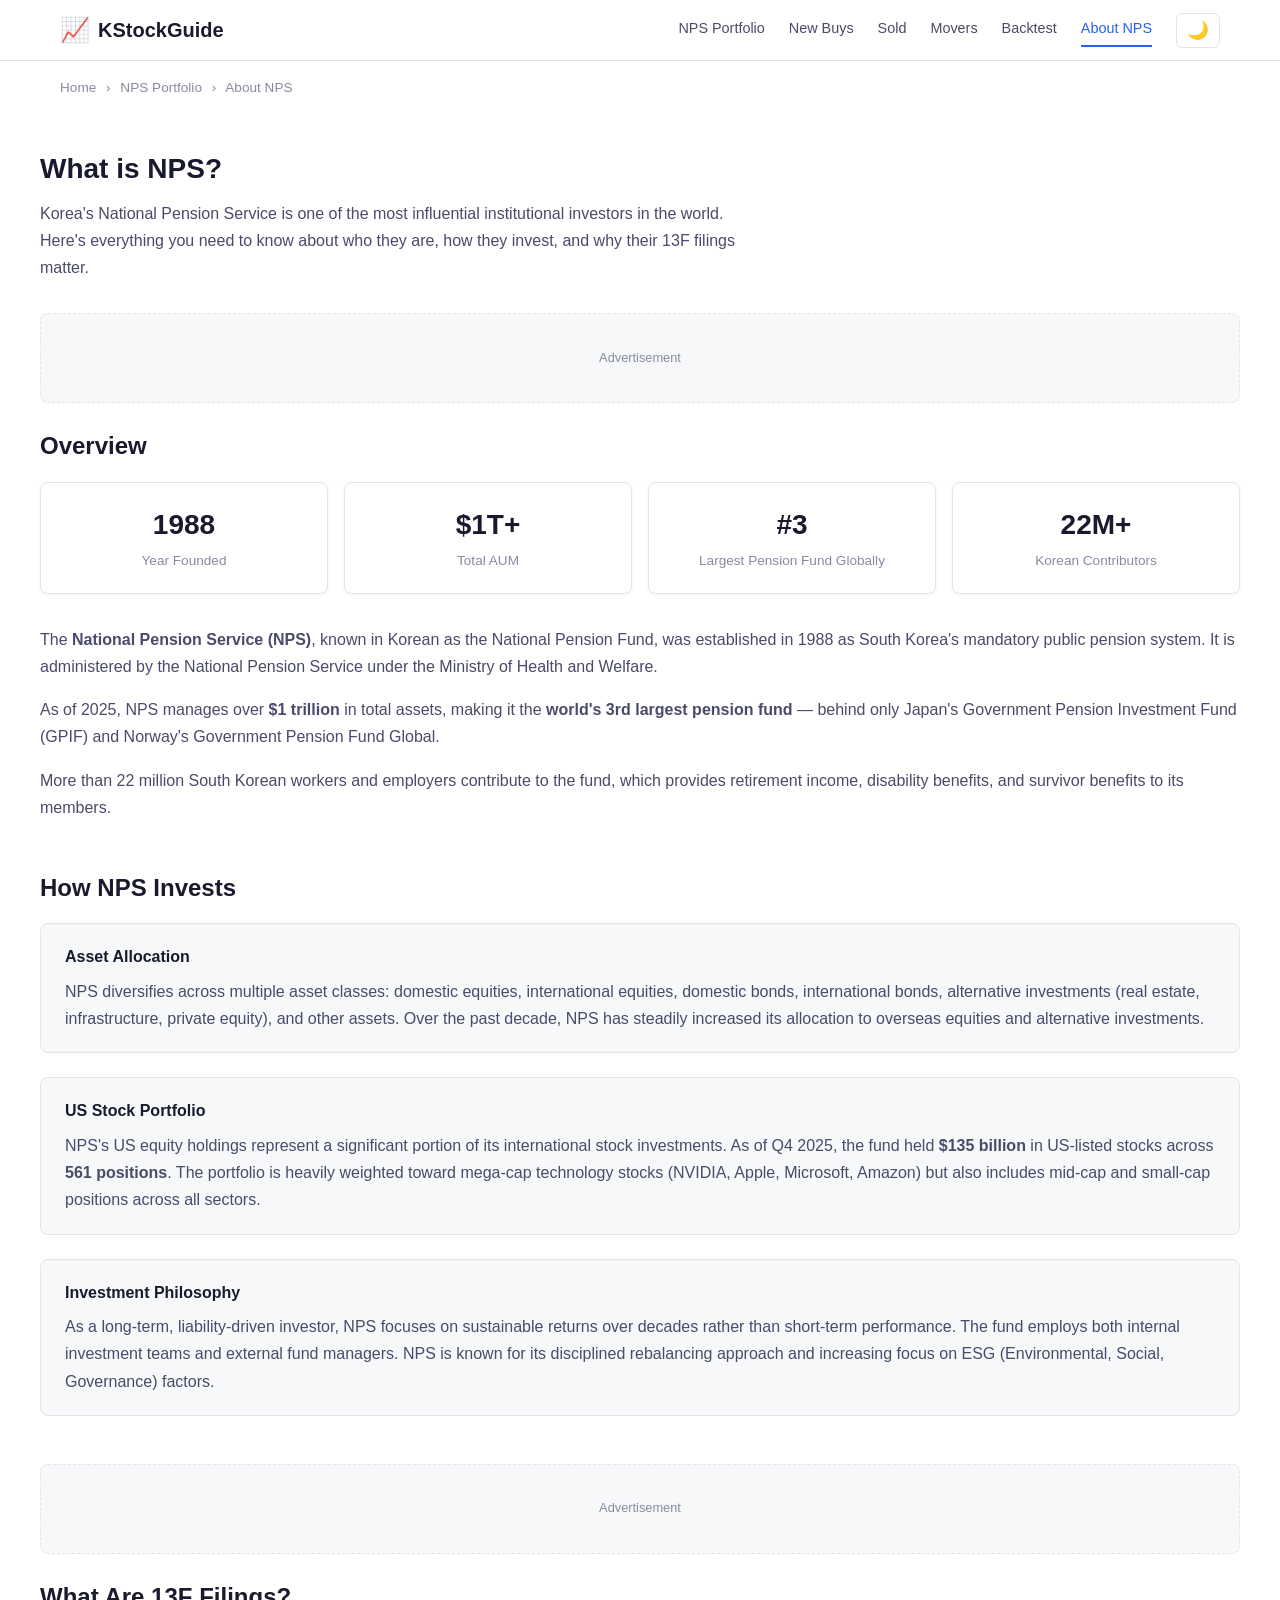
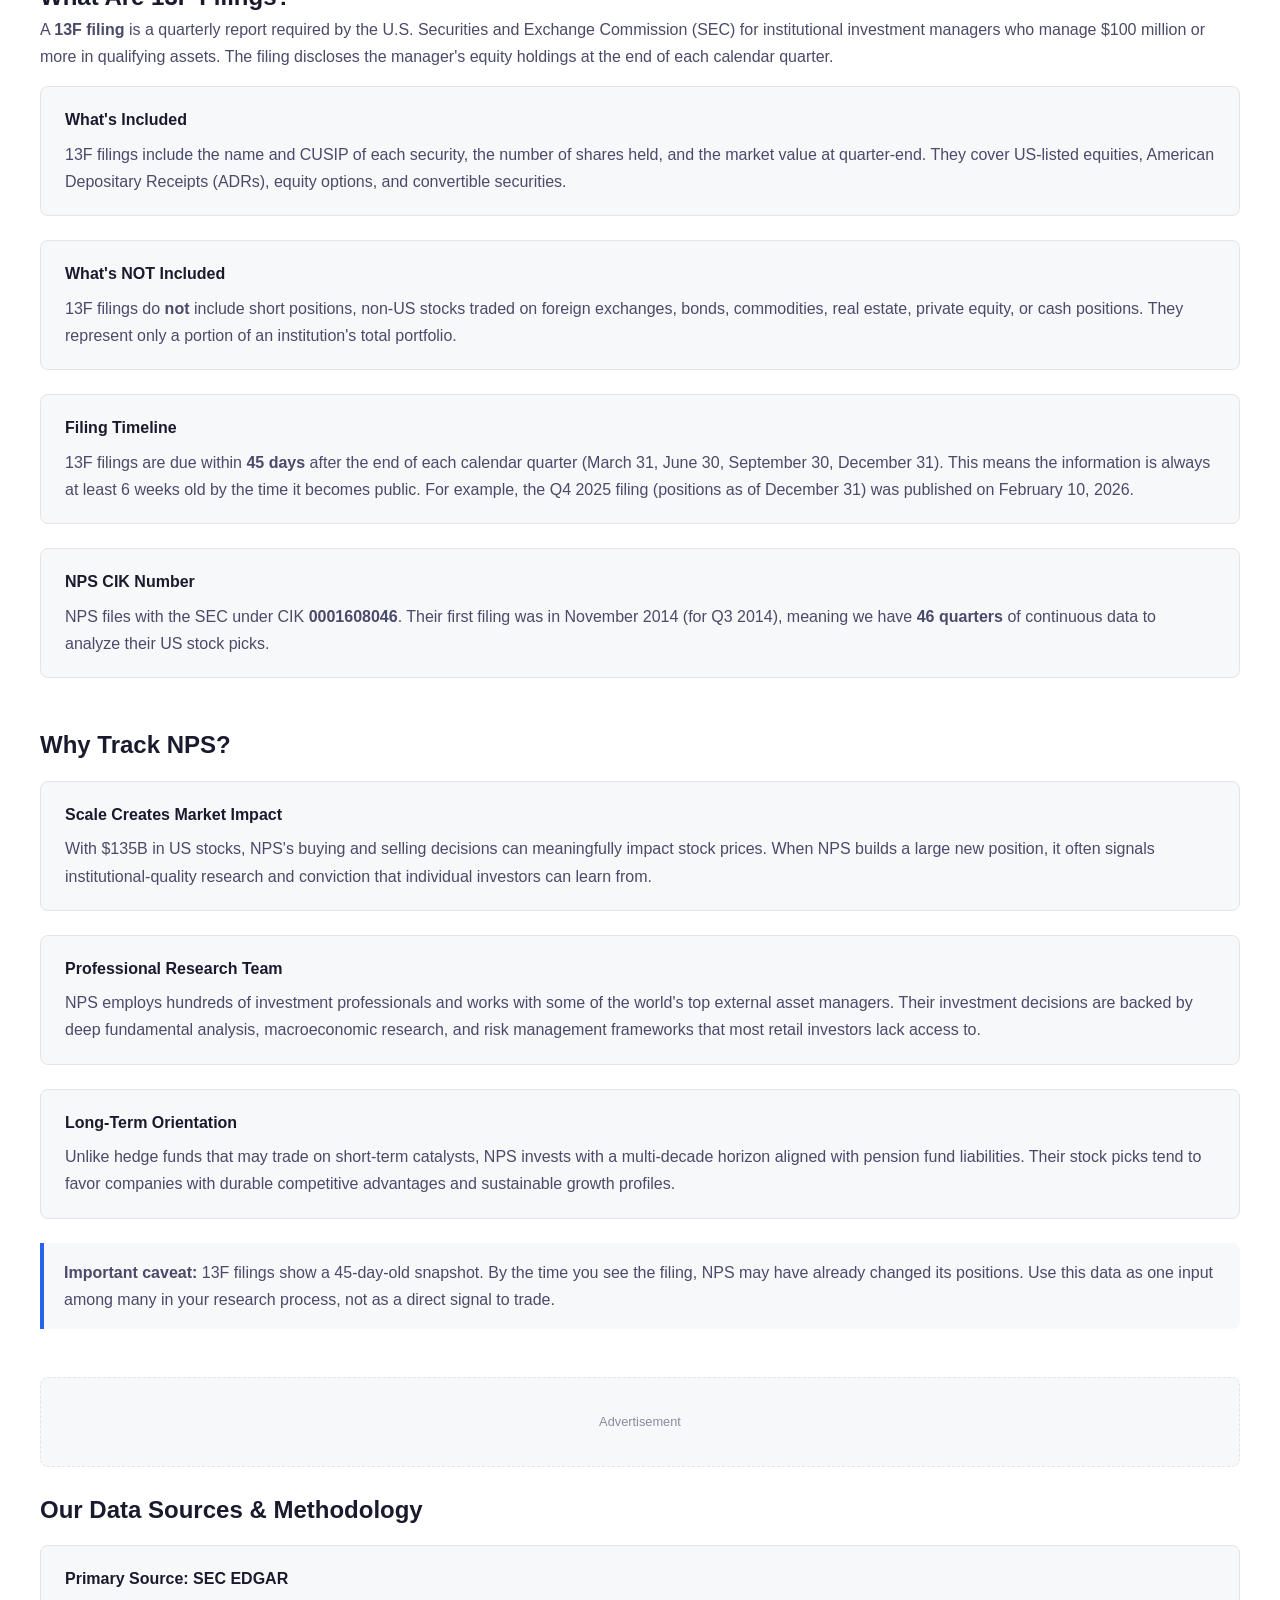
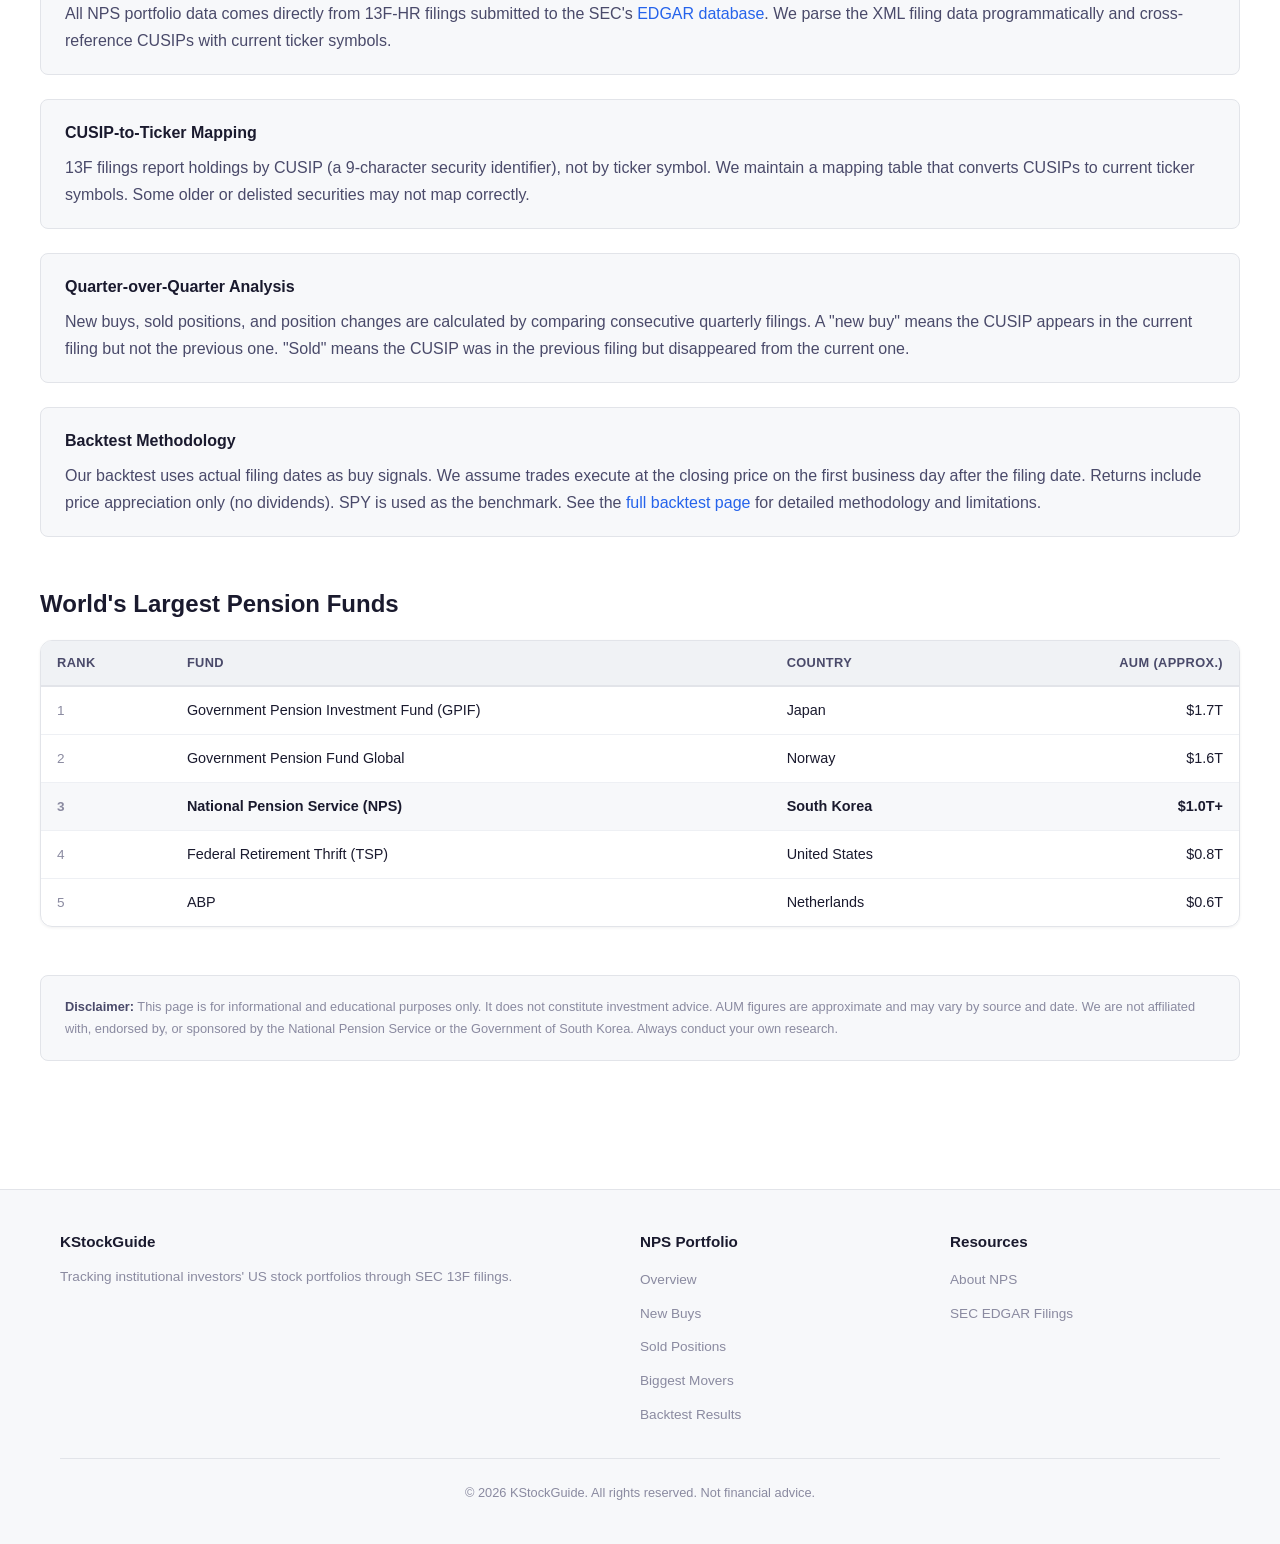
==== nps/about-nps.html @ 9ca77d60 "Initial NPS pages for kstockguide" ====
<!DOCTYPE html>
<html lang="en">
<head>
  <meta charset="UTF-8">
  <meta name="viewport" content="width=device-width, initial-scale=1.0">
  <title>What is NPS? — Korea's National Pension Service Explained | KStockGuide</title>
  <meta name="description" content="Learn about Korea's National Pension Service (NPS), the world's 3rd largest pension fund managing over $1 trillion. How 13F filings work and what they reveal about NPS's US stock investments.">
  <link rel="canonical" href="https://kstockguide.com/nps/about-nps.html">

  <meta property="og:title" content="What is NPS? — Korea's National Pension Service Explained">
  <meta property="og:description" content="Everything you need to know about the world's 3rd largest pension fund and its US stock investments.">
  <meta property="og:type" content="article">
  <meta property="og:url" content="https://kstockguide.com/nps/about-nps.html">
  <meta property="og:site_name" content="KStockGuide">

  <meta name="twitter:card" content="summary_large_image">
  <meta name="twitter:title" content="What is NPS? — Korea's National Pension Service Explained">
  <meta name="twitter:description" content="Everything you need to know about the world's 3rd largest pension fund.">

  <link rel="stylesheet" href="nps-style.css">

  <script async src="https://www.googletagmanager.com/gtag/js?id=G-3JZ9LSC9H9"></script>
  <script>window.dataLayer=window.dataLayer||[];function gtag(){dataLayer.push(arguments);}gtag('js',new Date());gtag('config','G-3JZ9LSC9H9');</script>
  <script type="text/javascript">(function(c,l,a,r,i,t,y){c[a]=c[a]||function(){(c[a].q=c[a].q||[]).push(arguments)};t=l.createElement(r);t.async=1;t.src="https://www.clarity.ms/tag/"+i;y=l.getElementsByTagName(r)[0];y.parentNode.insertBefore(t,y);})(window,document,"clarity","script","vjb1ph46p9");</script>
  <script async src="https://pagead2.googlesyndication.com/pagead/js/adsbygoogle.js?client=ca-pub-7776849230910580" crossorigin="anonymous"></script>

  <script type="application/ld+json">
  {
    "@context": "https://schema.org",
    "@type": "Article",
    "headline": "What is NPS? — Korea's National Pension Service Explained",
    "description": "Learn about Korea's National Pension Service, the world's 3rd largest pension fund, and how 13F filings reveal its US stock investments.",
    "url": "https://kstockguide.com/nps/about-nps.html",
    "publisher": {"@type": "Organization", "name": "KStockGuide"},
    "datePublished": "2026-02-10",
    "dateModified": "2026-03-22",
    "breadcrumb": {
      "@type": "BreadcrumbList",
      "itemListElement": [
        {"@type": "ListItem", "position": 1, "name": "Home", "item": "https://kstockguide.com/"},
        {"@type": "ListItem", "position": 2, "name": "NPS Portfolio", "item": "https://kstockguide.com/nps/"},
        {"@type": "ListItem", "position": 3, "name": "About NPS"}
      ]
    }
  }
  </script>
</head>
<body>
  <header class="site-header">
    <div class="container header-inner">
      <a href="https://kstockguide.com/" class="site-logo"><span class="logo-icon">&#x1F4C8;</span> KStockGuide</a>
      <button class="mobile-menu-btn" aria-label="Toggle menu">&#9776;</button>
      <nav class="header-nav">
        <a href="/nps/">NPS Portfolio</a>
        <a href="/nps/new-buys.html">New Buys</a>
        <a href="/nps/sold.html">Sold</a>
        <a href="/nps/movers.html">Movers</a>
        <a href="/nps/backtest.html">Backtest</a>
        <a href="/nps/about-nps.html" class="active">About NPS</a>
        <button class="theme-toggle" aria-label="Toggle theme">&#127769;</button>
      </nav>
    </div>
  </header>

  <div class="container">
    <nav class="breadcrumb">
      <a href="https://kstockguide.com/">Home</a>
      <span>&rsaquo;</span>
      <a href="/nps/">NPS Portfolio</a>
      <span>&rsaquo;</span>
      About NPS
    </nav>
  </div>

  <main class="container content-wrapper">
    <div class="page-title">
      <h1>What is NPS?</h1>
    </div>
    <p class="page-description">Korea's National Pension Service is one of the most influential institutional investors in the world. Here's everything you need to know about who they are, how they invest, and why their 13F filings matter.</p>

    <div class="ad-slot">Advertisement</div>

    <!-- Overview -->
    <section class="section">
      <h2>Overview</h2>
      <div class="stats-grid mt-16">
        <div class="stat-card">
          <span class="stat-value">1988</span>
          <span class="stat-label">Year Founded</span>
        </div>
        <div class="stat-card">
          <span class="stat-value">$1T+</span>
          <span class="stat-label">Total AUM</span>
        </div>
        <div class="stat-card">
          <span class="stat-value">#3</span>
          <span class="stat-label">Largest Pension Fund Globally</span>
        </div>
        <div class="stat-card">
          <span class="stat-value">22M+</span>
          <span class="stat-label">Korean Contributors</span>
        </div>
      </div>

      <p class="mt-24">The <strong>National Pension Service (NPS)</strong>, known in Korean as the National Pension Fund, was established in 1988 as South Korea's mandatory public pension system. It is administered by the National Pension Service under the Ministry of Health and Welfare.</p>

      <p>As of 2025, NPS manages over <strong>$1 trillion</strong> in total assets, making it the <strong>world's 3rd largest pension fund</strong> &mdash; behind only Japan's Government Pension Investment Fund (GPIF) and Norway's Government Pension Fund Global.</p>

      <p>More than 22 million South Korean workers and employers contribute to the fund, which provides retirement income, disability benefits, and survivor benefits to its members.</p>
    </section>

    <!-- Investment Strategy -->
    <section class="section">
      <h2>How NPS Invests</h2>

      <div class="info-box mt-16">
        <h4>Asset Allocation</h4>
        <p style="margin:0;">NPS diversifies across multiple asset classes: domestic equities, international equities, domestic bonds, international bonds, alternative investments (real estate, infrastructure, private equity), and other assets. Over the past decade, NPS has steadily increased its allocation to overseas equities and alternative investments.</p>
      </div>

      <div class="info-box">
        <h4>US Stock Portfolio</h4>
        <p style="margin:0;">NPS's US equity holdings represent a significant portion of its international stock investments. As of Q4 2025, the fund held <strong>$135 billion</strong> in US-listed stocks across <strong>561 positions</strong>. The portfolio is heavily weighted toward mega-cap technology stocks (NVIDIA, Apple, Microsoft, Amazon) but also includes mid-cap and small-cap positions across all sectors.</p>
      </div>

      <div class="info-box">
        <h4>Investment Philosophy</h4>
        <p style="margin:0;">As a long-term, liability-driven investor, NPS focuses on sustainable returns over decades rather than short-term performance. The fund employs both internal investment teams and external fund managers. NPS is known for its disciplined rebalancing approach and increasing focus on ESG (Environmental, Social, Governance) factors.</p>
      </div>
    </section>

    <div class="ad-slot">Advertisement</div>

    <!-- 13F Filings -->
    <section class="section">
      <h2>What Are 13F Filings?</h2>

      <p>A <strong>13F filing</strong> is a quarterly report required by the U.S. Securities and Exchange Commission (SEC) for institutional investment managers who manage $100 million or more in qualifying assets. The filing discloses the manager's equity holdings at the end of each calendar quarter.</p>

      <div class="info-box mt-16">
        <h4>What's Included</h4>
        <p style="margin:0;">13F filings include the name and CUSIP of each security, the number of shares held, and the market value at quarter-end. They cover US-listed equities, American Depositary Receipts (ADRs), equity options, and convertible securities.</p>
      </div>

      <div class="info-box">
        <h4>What's NOT Included</h4>
        <p style="margin:0;">13F filings do <strong>not</strong> include short positions, non-US stocks traded on foreign exchanges, bonds, commodities, real estate, private equity, or cash positions. They represent only a portion of an institution's total portfolio.</p>
      </div>

      <div class="info-box">
        <h4>Filing Timeline</h4>
        <p style="margin:0;">13F filings are due within <strong>45 days</strong> after the end of each calendar quarter (March 31, June 30, September 30, December 31). This means the information is always at least 6 weeks old by the time it becomes public. For example, the Q4 2025 filing (positions as of December 31) was published on February 10, 2026.</p>
      </div>

      <div class="info-box">
        <h4>NPS CIK Number</h4>
        <p style="margin:0;">NPS files with the SEC under CIK <strong>0001608046</strong>. Their first filing was in November 2014 (for Q3 2014), meaning we have <strong>46 quarters</strong> of continuous data to analyze their US stock picks.</p>
      </div>
    </section>

    <!-- Why Track NPS -->
    <section class="section">
      <h2>Why Track NPS?</h2>

      <div class="info-box mt-16">
        <h4>Scale Creates Market Impact</h4>
        <p style="margin:0;">With $135B in US stocks, NPS's buying and selling decisions can meaningfully impact stock prices. When NPS builds a large new position, it often signals institutional-quality research and conviction that individual investors can learn from.</p>
      </div>

      <div class="info-box">
        <h4>Professional Research Team</h4>
        <p style="margin:0;">NPS employs hundreds of investment professionals and works with some of the world's top external asset managers. Their investment decisions are backed by deep fundamental analysis, macroeconomic research, and risk management frameworks that most retail investors lack access to.</p>
      </div>

      <div class="info-box">
        <h4>Long-Term Orientation</h4>
        <p style="margin:0;">Unlike hedge funds that may trade on short-term catalysts, NPS invests with a multi-decade horizon aligned with pension fund liabilities. Their stock picks tend to favor companies with durable competitive advantages and sustainable growth profiles.</p>
      </div>

      <div class="highlight-box">
        <p style="margin:0;"><strong>Important caveat:</strong> 13F filings show a 45-day-old snapshot. By the time you see the filing, NPS may have already changed its positions. Use this data as one input among many in your research process, not as a direct signal to trade.</p>
      </div>
    </section>

    <div class="ad-slot">Advertisement</div>

    <!-- Data Sources -->
    <section class="section">
      <h2>Our Data Sources &amp; Methodology</h2>

      <div class="info-box mt-16">
        <h4>Primary Source: SEC EDGAR</h4>
        <p style="margin:0;">All NPS portfolio data comes directly from 13F-HR filings submitted to the SEC's <a href="https://www.sec.gov/cgi-bin/browse-edgar?action=getcompany&CIK=0001608046&type=13F" target="_blank" rel="noopener">EDGAR database</a>. We parse the XML filing data programmatically and cross-reference CUSIPs with current ticker symbols.</p>
      </div>

      <div class="info-box">
        <h4>CUSIP-to-Ticker Mapping</h4>
        <p style="margin:0;">13F filings report holdings by CUSIP (a 9-character security identifier), not by ticker symbol. We maintain a mapping table that converts CUSIPs to current ticker symbols. Some older or delisted securities may not map correctly.</p>
      </div>

      <div class="info-box">
        <h4>Quarter-over-Quarter Analysis</h4>
        <p style="margin:0;">New buys, sold positions, and position changes are calculated by comparing consecutive quarterly filings. A "new buy" means the CUSIP appears in the current filing but not the previous one. "Sold" means the CUSIP was in the previous filing but disappeared from the current one.</p>
      </div>

      <div class="info-box">
        <h4>Backtest Methodology</h4>
        <p style="margin:0;">Our backtest uses actual filing dates as buy signals. We assume trades execute at the closing price on the first business day after the filing date. Returns include price appreciation only (no dividends). SPY is used as the benchmark. See the <a href="/nps/backtest.html">full backtest page</a> for detailed methodology and limitations.</p>
      </div>
    </section>

    <!-- Rankings -->
    <section class="section">
      <h2>World's Largest Pension Funds</h2>
      <div class="table-container mt-16">
        <table>
          <thead>
            <tr>
              <th>Rank</th>
              <th>Fund</th>
              <th>Country</th>
              <th class="text-right">AUM (Approx.)</th>
            </tr>
          </thead>
          <tbody>
            <tr>
              <td class="rank-cell">1</td>
              <td>Government Pension Investment Fund (GPIF)</td>
              <td>Japan</td>
              <td class="text-right">$1.7T</td>
            </tr>
            <tr>
              <td class="rank-cell">2</td>
              <td>Government Pension Fund Global</td>
              <td>Norway</td>
              <td class="text-right">$1.6T</td>
            </tr>
            <tr style="background:var(--bg-secondary);">
              <td class="rank-cell"><strong>3</strong></td>
              <td><strong>National Pension Service (NPS)</strong></td>
              <td><strong>South Korea</strong></td>
              <td class="text-right"><strong>$1.0T+</strong></td>
            </tr>
            <tr>
              <td class="rank-cell">4</td>
              <td>Federal Retirement Thrift (TSP)</td>
              <td>United States</td>
              <td class="text-right">$0.8T</td>
            </tr>
            <tr>
              <td class="rank-cell">5</td>
              <td>ABP</td>
              <td>Netherlands</td>
              <td class="text-right">$0.6T</td>
            </tr>
          </tbody>
        </table>
      </div>
    </section>

    <div class="disclaimer">
      <strong>Disclaimer:</strong> This page is for informational and educational purposes only. It does not constitute investment advice. AUM figures are approximate and may vary by source and date. We are not affiliated with, endorsed by, or sponsored by the National Pension Service or the Government of South Korea. Always conduct your own research.
    </div>
  </main>

  <footer class="site-footer">
    <div class="container">
      <div class="footer-inner">
        <div class="footer-about">
          <h4>KStockGuide</h4>
          <p>Tracking institutional investors' US stock portfolios through SEC 13F filings.</p>
        </div>
        <div class="footer-links">
          <h4>NPS Portfolio</h4>
          <ul>
            <li><a href="/nps/">Overview</a></li>
            <li><a href="/nps/new-buys.html">New Buys</a></li>
            <li><a href="/nps/sold.html">Sold Positions</a></li>
            <li><a href="/nps/movers.html">Biggest Movers</a></li>
            <li><a href="/nps/backtest.html">Backtest Results</a></li>
          </ul>
        </div>
        <div class="footer-links">
          <h4>Resources</h4>
          <ul>
            <li><a href="/nps/about-nps.html">About NPS</a></li>
            <li><a href="https://www.sec.gov/cgi-bin/browse-edgar?action=getcompany&CIK=0001608046&type=13F" target="_blank" rel="noopener">SEC EDGAR Filings</a></li>
          </ul>
        </div>
      </div>
      <div class="footer-bottom">&copy; 2026 KStockGuide. All rights reserved. Not financial advice.</div>
    </div>
  </footer>
  <script src="nps-main.js"></script>
</body>
</html>
---- nps/nps-style.css ----
/* ============================================
   NPS 13F Portfolio — Shared Styles
   kstockguide.com
   ============================================ */

/* ---------- CSS Variables / Theming ---------- */
:root {
  --bg-primary: #ffffff;
  --bg-secondary: #f7f8fa;
  --bg-card: #ffffff;
  --bg-table-header: #f0f2f5;
  --bg-table-row-hover: #f5f7fa;
  --text-primary: #1a1a2e;
  --text-secondary: #4a4a6a;
  --text-muted: #8a8aa0;
  --border-color: #e2e4e9;
  --border-light: #eef0f4;
  --accent: #2563eb;
  --accent-hover: #1d4ed8;
  --gain: #16a34a;
  --gain-bg: #f0fdf4;
  --loss: #dc2626;
  --loss-bg: #fef2f2;
  --hero-bg: linear-gradient(135deg, #1a1a2e 0%, #16213e 50%, #0f3460 100%);
  --hero-text: #ffffff;
  --shadow-sm: 0 1px 3px rgba(0,0,0,0.06);
  --shadow-md: 0 4px 12px rgba(0,0,0,0.08);
  --shadow-lg: 0 8px 24px rgba(0,0,0,0.12);
  --radius: 8px;
  --radius-lg: 12px;
}

[data-theme="dark"] {
  --bg-primary: #0f0f1a;
  --bg-secondary: #1a1a2e;
  --bg-card: #16162a;
  --bg-table-header: #1e1e36;
  --bg-table-row-hover: #22223a;
  --text-primary: #e8e8f0;
  --text-secondary: #b0b0c8;
  --text-muted: #6a6a88;
  --border-color: #2a2a44;
  --border-light: #222238;
  --accent: #3b82f6;
  --accent-hover: #60a5fa;
  --gain: #22c55e;
  --gain-bg: rgba(34,197,94,0.1);
  --loss: #ef4444;
  --loss-bg: rgba(239,68,68,0.1);
  --hero-bg: linear-gradient(135deg, #0a0a18 0%, #111128 50%, #0d1f3c 100%);
  --shadow-sm: 0 1px 3px rgba(0,0,0,0.2);
  --shadow-md: 0 4px 12px rgba(0,0,0,0.3);
  --shadow-lg: 0 8px 24px rgba(0,0,0,0.4);
}

/* ---------- Reset & Base ---------- */
*, *::before, *::after {
  box-sizing: border-box;
  margin: 0;
  padding: 0;
}

html {
  font-size: 16px;
  scroll-behavior: smooth;
}

body {
  font-family: -apple-system, BlinkMacSystemFont, 'Segoe UI', Roboto, 'Helvetica Neue', Arial, sans-serif;
  background-color: var(--bg-primary);
  color: var(--text-primary);
  line-height: 1.6;
  -webkit-font-smoothing: antialiased;
  transition: background-color 0.3s, color 0.3s;
}

a {
  color: var(--accent);
  text-decoration: none;
  transition: color 0.2s;
}

a:hover {
  color: var(--accent-hover);
  text-decoration: underline;
}

img { max-width: 100%; }

/* ---------- Layout ---------- */
.container {
  max-width: 1200px;
  margin: 0 auto;
  padding: 0 20px;
}

.content-wrapper {
  padding: 32px 0 64px;
}

/* ---------- Header / Nav ---------- */
.site-header {
  background: var(--bg-card);
  border-bottom: 1px solid var(--border-color);
  position: sticky;
  top: 0;
  z-index: 100;
  backdrop-filter: blur(8px);
}

.header-inner {
  display: flex;
  align-items: center;
  justify-content: space-between;
  height: 60px;
}

.site-logo {
  font-size: 1.25rem;
  font-weight: 700;
  color: var(--text-primary);
  display: flex;
  align-items: center;
  gap: 8px;
}

.site-logo:hover {
  text-decoration: none;
  color: var(--accent);
}

.site-logo .logo-icon {
  font-size: 1.5rem;
}

.header-nav {
  display: flex;
  align-items: center;
  gap: 24px;
}

.header-nav a {
  color: var(--text-secondary);
  font-size: 0.9rem;
  font-weight: 500;
  padding: 4px 0;
  border-bottom: 2px solid transparent;
  transition: color 0.2s, border-color 0.2s;
}

.header-nav a:hover,
.header-nav a.active {
  color: var(--accent);
  border-bottom-color: var(--accent);
  text-decoration: none;
}

.theme-toggle {
  background: none;
  border: 1px solid var(--border-color);
  border-radius: 6px;
  padding: 6px 10px;
  cursor: pointer;
  font-size: 1.1rem;
  color: var(--text-secondary);
  transition: background 0.2s, border-color 0.2s;
}

.theme-toggle:hover {
  background: var(--bg-secondary);
  border-color: var(--text-muted);
}

/* Mobile menu */
.mobile-menu-btn {
  display: none;
  background: none;
  border: none;
  font-size: 1.5rem;
  color: var(--text-primary);
  cursor: pointer;
  padding: 4px;
}

@media (max-width: 768px) {
  .mobile-menu-btn { display: block; }

  .header-nav {
    display: none;
    position: absolute;
    top: 60px;
    left: 0;
    right: 0;
    background: var(--bg-card);
    border-bottom: 1px solid var(--border-color);
    flex-direction: column;
    padding: 16px 20px;
    gap: 12px;
    box-shadow: var(--shadow-md);
  }

  .header-nav.open { display: flex; }

  .header-nav a {
    padding: 8px 0;
    font-size: 1rem;
  }
}

/* ---------- Breadcrumb ---------- */
.breadcrumb {
  padding: 16px 0;
  font-size: 0.85rem;
  color: var(--text-muted);
}

.breadcrumb a {
  color: var(--text-muted);
}

.breadcrumb a:hover {
  color: var(--accent);
}

.breadcrumb span {
  margin: 0 6px;
  color: var(--text-muted);
}

/* ---------- Hero ---------- */
.hero {
  background: var(--hero-bg);
  color: var(--hero-text);
  padding: 64px 0;
  margin-bottom: 0;
}

.hero h1 {
  font-size: 2.25rem;
  font-weight: 800;
  line-height: 1.2;
  margin-bottom: 16px;
}

.hero .subtitle {
  font-size: 1.15rem;
  opacity: 0.85;
  max-width: 680px;
  line-height: 1.7;
}

.hero-stats {
  display: grid;
  grid-template-columns: repeat(auto-fit, minmax(180px, 1fr));
  gap: 20px;
  margin-top: 36px;
}

.hero-stat {
  background: rgba(255,255,255,0.08);
  border: 1px solid rgba(255,255,255,0.12);
  border-radius: var(--radius);
  padding: 20px;
  text-align: center;
}

.hero-stat .stat-value {
  font-size: 1.75rem;
  font-weight: 700;
  display: block;
}

.hero-stat .stat-label {
  font-size: 0.85rem;
  opacity: 0.7;
  margin-top: 4px;
}

@media (max-width: 768px) {
  .hero { padding: 40px 0; }
  .hero h1 { font-size: 1.6rem; }
  .hero .subtitle { font-size: 1rem; }
  .hero-stats { grid-template-columns: repeat(2, 1fr); gap: 12px; }
  .hero-stat .stat-value { font-size: 1.35rem; }
}

/* ---------- Section ---------- */
.section {
  margin-bottom: 48px;
}

.section-header {
  display: flex;
  align-items: center;
  justify-content: space-between;
  margin-bottom: 20px;
  flex-wrap: wrap;
  gap: 12px;
}

.section h2 {
  font-size: 1.5rem;
  font-weight: 700;
  color: var(--text-primary);
}

.section h3 {
  font-size: 1.2rem;
  font-weight: 600;
  color: var(--text-primary);
  margin-bottom: 16px;
}

.section p {
  color: var(--text-secondary);
  margin-bottom: 16px;
  line-height: 1.7;
}

.section-link {
  font-size: 0.9rem;
  font-weight: 500;
  white-space: nowrap;
}

/* ---------- Card ---------- */
.card {
  background: var(--bg-card);
  border: 1px solid var(--border-color);
  border-radius: var(--radius-lg);
  box-shadow: var(--shadow-sm);
  overflow: hidden;
}

.card-header {
  padding: 20px 24px;
  border-bottom: 1px solid var(--border-light);
}

.card-header h3 {
  margin-bottom: 0;
  font-size: 1.1rem;
}

.card-body {
  padding: 24px;
}

/* ---------- Tables ---------- */
.table-container {
  overflow-x: auto;
  border-radius: var(--radius-lg);
  border: 1px solid var(--border-color);
  box-shadow: var(--shadow-sm);
}

table {
  width: 100%;
  border-collapse: collapse;
  font-size: 0.9rem;
}

thead th {
  background: var(--bg-table-header);
  padding: 12px 16px;
  text-align: left;
  font-weight: 600;
  font-size: 0.8rem;
  text-transform: uppercase;
  letter-spacing: 0.03em;
  color: var(--text-secondary);
  border-bottom: 2px solid var(--border-color);
  white-space: nowrap;
  position: sticky;
  top: 0;
}

tbody td {
  padding: 12px 16px;
  border-bottom: 1px solid var(--border-light);
  color: var(--text-primary);
}

tbody tr {
  transition: background-color 0.15s;
}

tbody tr:hover {
  background-color: var(--bg-table-row-hover);
}

tbody tr:last-child td {
  border-bottom: none;
}

.text-right {
  text-align: right;
}

.text-center {
  text-align: center;
}

.ticker-cell {
  font-weight: 700;
  color: var(--accent);
  font-size: 0.95rem;
}

.company-cell {
  color: var(--text-secondary);
  font-size: 0.85rem;
}

.gain {
  color: var(--gain);
  font-weight: 600;
}

.loss {
  color: var(--loss);
  font-weight: 600;
}

.gain-bg {
  background-color: var(--gain-bg);
}

.loss-bg {
  background-color: var(--loss-bg);
}

.rank-cell {
  color: var(--text-muted);
  font-weight: 500;
  font-size: 0.85rem;
}

/* ---------- Info / Highlight Boxes ---------- */
.info-box {
  background: var(--bg-secondary);
  border: 1px solid var(--border-color);
  border-radius: var(--radius);
  padding: 20px 24px;
  margin-bottom: 24px;
}

.info-box h4 {
  font-weight: 600;
  margin-bottom: 8px;
}

.highlight-box {
  border-left: 4px solid var(--accent);
  padding: 16px 20px;
  background: var(--bg-secondary);
  border-radius: 0 var(--radius) var(--radius) 0;
  margin-bottom: 24px;
}

.highlight-box.positive {
  border-left-color: var(--gain);
}

.highlight-box.negative {
  border-left-color: var(--loss);
}

/* ---------- Stats Grid ---------- */
.stats-grid {
  display: grid;
  grid-template-columns: repeat(auto-fit, minmax(200px, 1fr));
  gap: 16px;
  margin-bottom: 32px;
}

.stat-card {
  background: var(--bg-card);
  border: 1px solid var(--border-color);
  border-radius: var(--radius);
  padding: 20px;
  text-align: center;
  box-shadow: var(--shadow-sm);
}

.stat-card .stat-value {
  font-size: 1.75rem;
  font-weight: 700;
  color: var(--text-primary);
  display: block;
}

.stat-card .stat-label {
  font-size: 0.85rem;
  color: var(--text-muted);
  margin-top: 4px;
}

.stat-card.gain .stat-value { color: var(--gain); }
.stat-card.loss .stat-value { color: var(--loss); }

/* ---------- Quick Links ---------- */
.quick-links {
  display: grid;
  grid-template-columns: repeat(auto-fit, minmax(260px, 1fr));
  gap: 16px;
  margin-top: 32px;
}

.quick-link {
  display: flex;
  align-items: flex-start;
  gap: 14px;
  padding: 20px;
  background: var(--bg-card);
  border: 1px solid var(--border-color);
  border-radius: var(--radius);
  box-shadow: var(--shadow-sm);
  transition: box-shadow 0.2s, border-color 0.2s, transform 0.2s;
}

.quick-link:hover {
  box-shadow: var(--shadow-md);
  border-color: var(--accent);
  transform: translateY(-2px);
  text-decoration: none;
}

.quick-link .ql-icon {
  font-size: 1.5rem;
  flex-shrink: 0;
  width: 40px;
  height: 40px;
  display: flex;
  align-items: center;
  justify-content: center;
  background: var(--bg-secondary);
  border-radius: var(--radius);
}

.quick-link .ql-text h4 {
  font-size: 1rem;
  font-weight: 600;
  color: var(--text-primary);
  margin-bottom: 4px;
}

.quick-link .ql-text p {
  font-size: 0.85rem;
  color: var(--text-muted);
  margin: 0;
  line-height: 1.4;
}

/* ---------- Ad Slots ---------- */
.ad-slot {
  background: var(--bg-secondary);
  border: 1px dashed var(--border-color);
  border-radius: var(--radius);
  padding: 16px;
  text-align: center;
  color: var(--text-muted);
  font-size: 0.8rem;
  margin: 24px 0;
  min-height: 90px;
  display: flex;
  align-items: center;
  justify-content: center;
}

.ad-slot-sidebar {
  min-height: 250px;
}

/* ---------- Disclaimer ---------- */
.disclaimer {
  background: var(--bg-secondary);
  border: 1px solid var(--border-color);
  border-radius: var(--radius);
  padding: 20px 24px;
  margin-top: 40px;
  font-size: 0.8rem;
  color: var(--text-muted);
  line-height: 1.7;
}

.disclaimer strong {
  color: var(--text-secondary);
}

/* ---------- Footer ---------- */
.site-footer {
  background: var(--bg-secondary);
  border-top: 1px solid var(--border-color);
  padding: 40px 0;
  margin-top: 64px;
}

.footer-inner {
  display: grid;
  grid-template-columns: 2fr 1fr 1fr;
  gap: 40px;
}

.footer-about h4,
.footer-links h4 {
  font-size: 0.95rem;
  font-weight: 600;
  margin-bottom: 12px;
  color: var(--text-primary);
}

.footer-about p {
  font-size: 0.85rem;
  color: var(--text-muted);
  line-height: 1.6;
  margin: 0;
}

.footer-links ul {
  list-style: none;
}

.footer-links li {
  margin-bottom: 8px;
}

.footer-links a {
  font-size: 0.85rem;
  color: var(--text-muted);
}

.footer-links a:hover {
  color: var(--accent);
}

.footer-bottom {
  text-align: center;
  padding-top: 24px;
  margin-top: 24px;
  border-top: 1px solid var(--border-color);
  font-size: 0.8rem;
  color: var(--text-muted);
}

@media (max-width: 768px) {
  .footer-inner {
    grid-template-columns: 1fr;
    gap: 24px;
  }
}

/* ---------- Utilities ---------- */
.mb-0 { margin-bottom: 0; }
.mb-8 { margin-bottom: 8px; }
.mb-16 { margin-bottom: 16px; }
.mb-24 { margin-bottom: 24px; }
.mb-32 { margin-bottom: 32px; }
.mt-16 { margin-top: 16px; }
.mt-24 { margin-top: 24px; }
.mt-32 { margin-top: 32px; }

.badge {
  display: inline-block;
  padding: 3px 10px;
  border-radius: 20px;
  font-size: 0.75rem;
  font-weight: 600;
}

.badge-new {
  background: #dbeafe;
  color: #1d4ed8;
}

[data-theme="dark"] .badge-new {
  background: rgba(59,130,246,0.15);
  color: #60a5fa;
}

.badge-sold {
  background: #fee2e2;
  color: #dc2626;
}

[data-theme="dark"] .badge-sold {
  background: rgba(239,68,68,0.15);
  color: #f87171;
}

.badge-increase {
  background: var(--gain-bg);
  color: var(--gain);
}

.badge-decrease {
  background: var(--loss-bg);
  color: var(--loss);
}

/* Page title */
.page-title {
  margin-bottom: 8px;
}

.page-title h1 {
  font-size: 1.75rem;
  font-weight: 700;
}

.page-description {
  color: var(--text-secondary);
  font-size: 1rem;
  margin-bottom: 32px;
  max-width: 720px;
  line-height: 1.7;
}

/* Timeline */
.timeline-note {
  display: inline-flex;
  align-items: center;
  gap: 6px;
  background: var(--bg-secondary);
  border: 1px solid var(--border-color);
  border-radius: 20px;
  padding: 6px 14px;
  font-size: 0.8rem;
  color: var(--text-muted);
  margin-bottom: 24px;
}

/* Print */
@media print {
  .site-header, .site-footer, .ad-slot, .theme-toggle { display: none; }
  body { background: #fff; color: #000; }
  .hero { background: #1a1a2e !important; print-color-adjust: exact; }
}
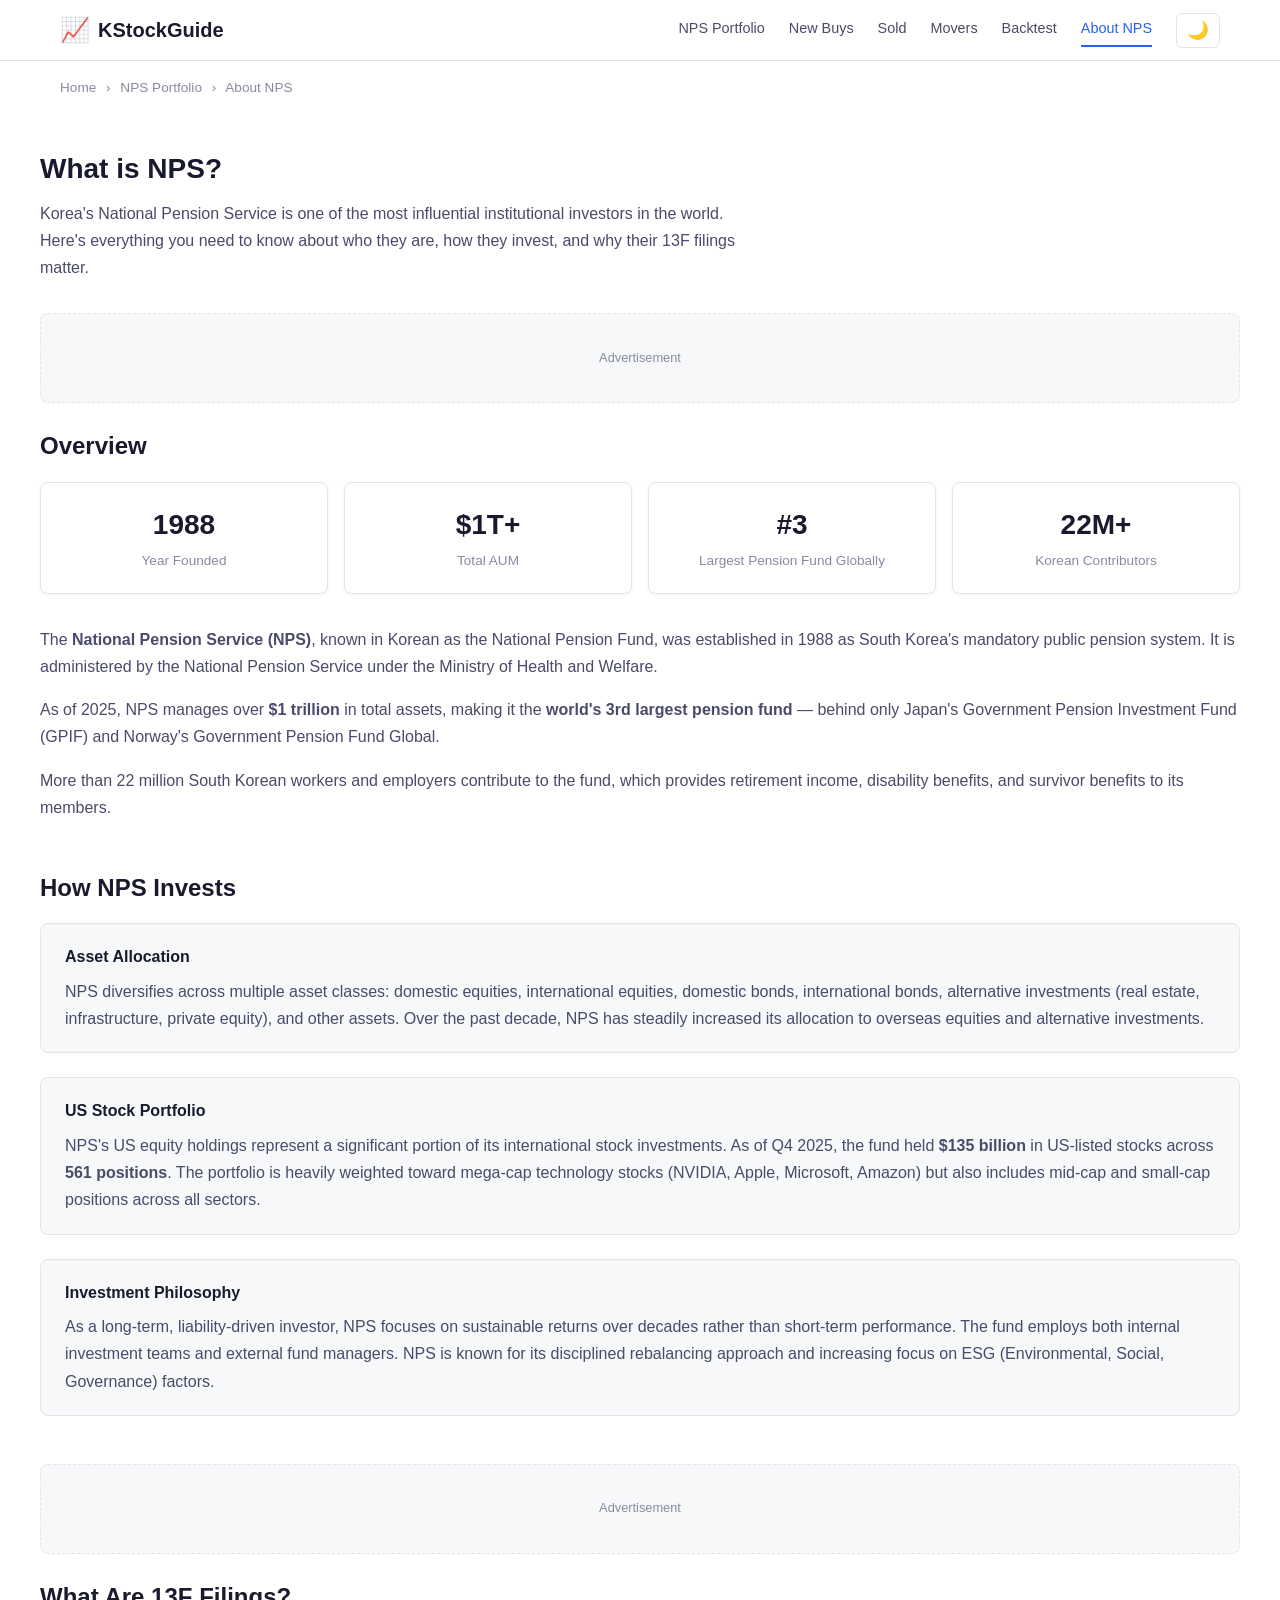
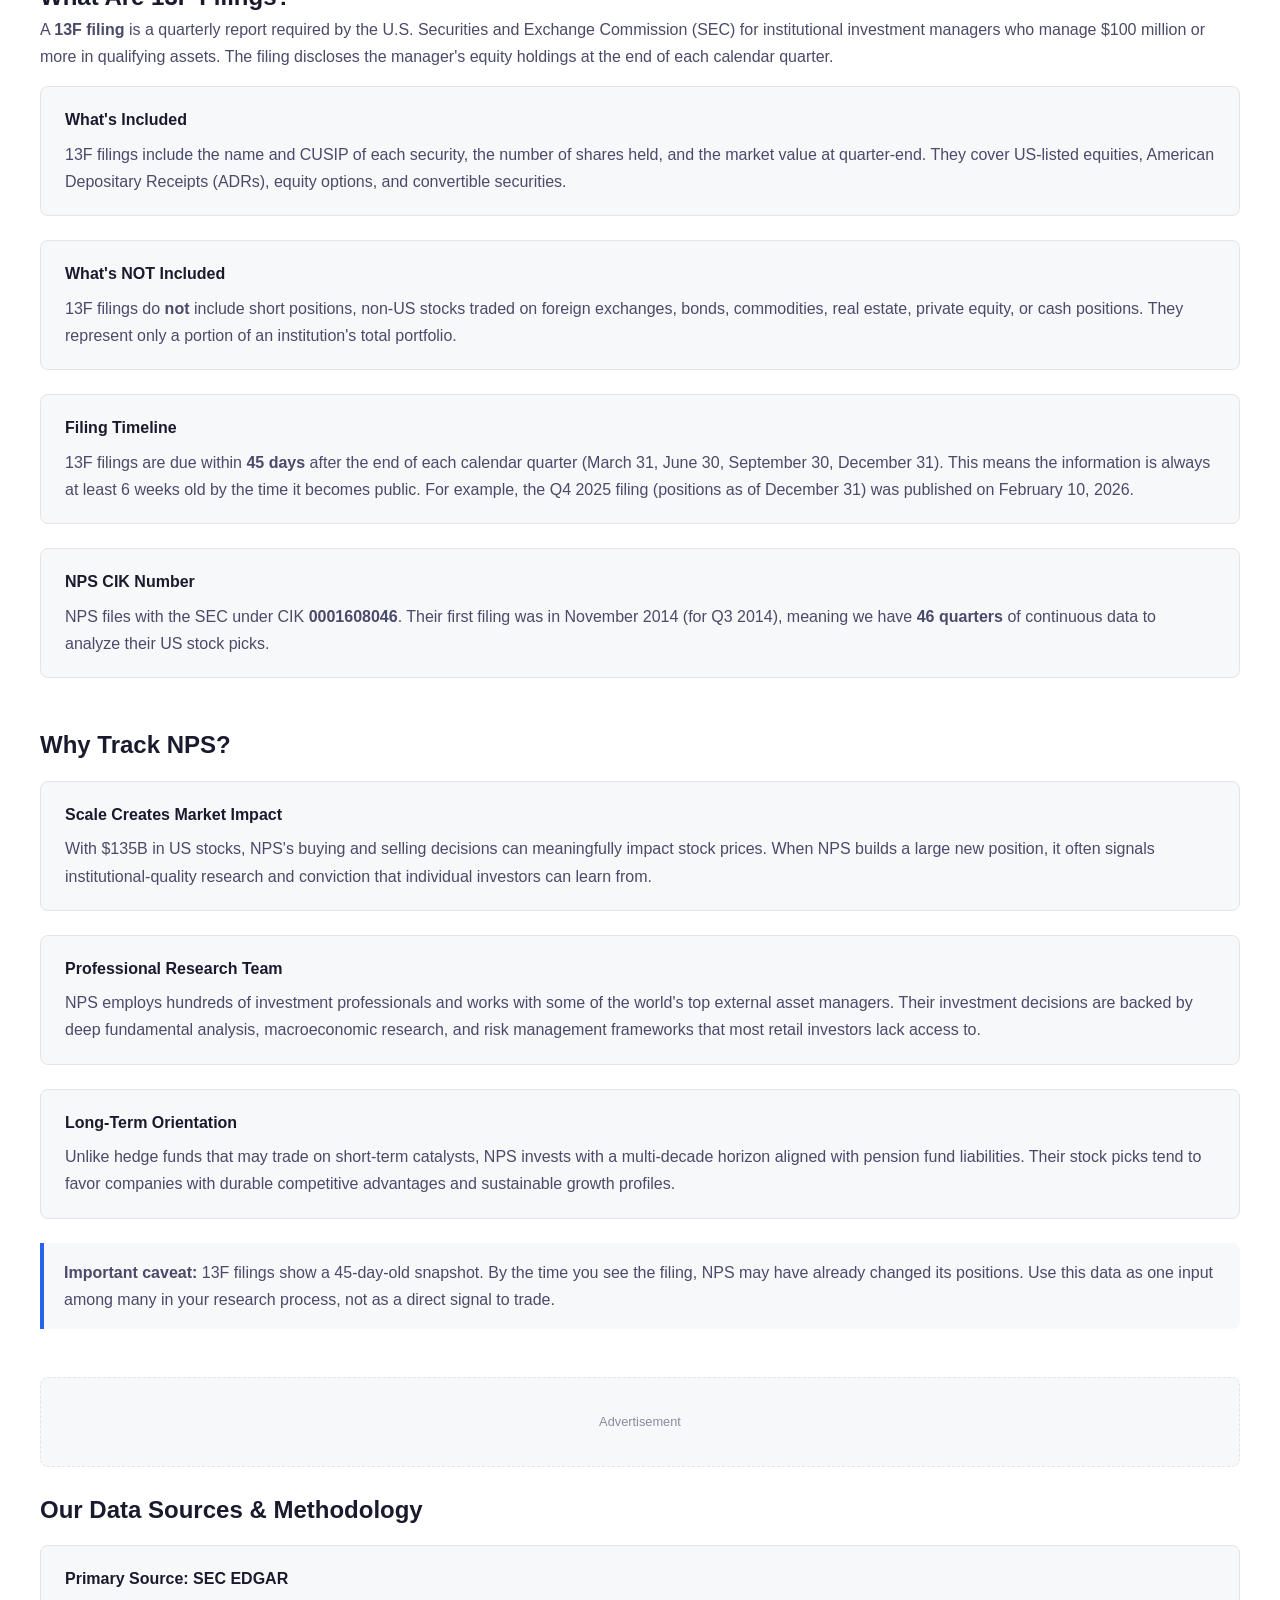
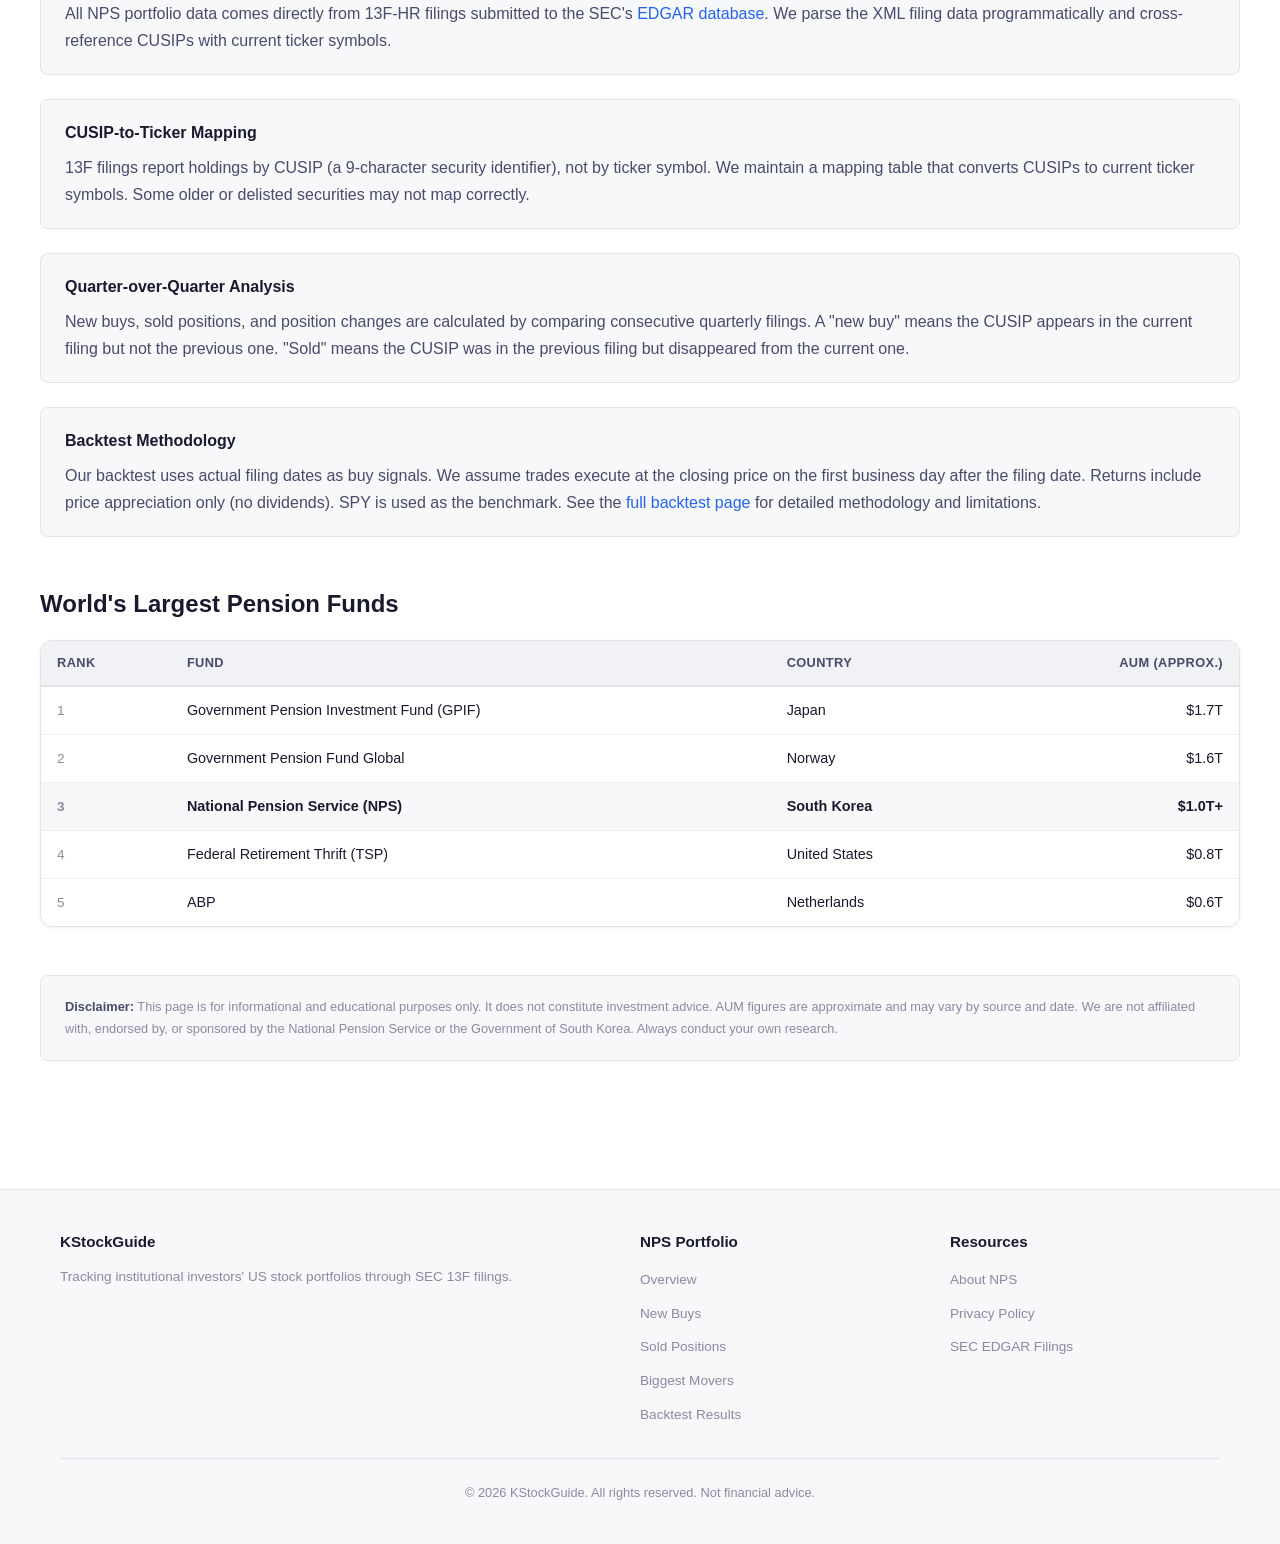
==== commit cf491c8f: "Add AdSense compliance files: privacy policy, ads.txt, robots.txt, sitemap - Add privacy-policy.html" ====
--- a/nps/about-nps.html
+++ b/nps/about-nps.html
@@ -48,15 +48,15 @@
 <body>
   <header class="site-header">
     <div class="container header-inner">
-      <a href="https://kstockguide.com/" class="site-logo"><span class="logo-icon">&#x1F4C8;</span> KStockGuide</a>
+      <a href="index.html" class="site-logo"><span class="logo-icon">&#x1F4C8;</span> KStockGuide</a>
       <button class="mobile-menu-btn" aria-label="Toggle menu">&#9776;</button>
       <nav class="header-nav">
-        <a href="/nps/">NPS Portfolio</a>
-        <a href="/nps/new-buys.html">New Buys</a>
-        <a href="/nps/sold.html">Sold</a>
-        <a href="/nps/movers.html">Movers</a>
-        <a href="/nps/backtest.html">Backtest</a>
-        <a href="/nps/about-nps.html" class="active">About NPS</a>
+        <a href="index.html">NPS Portfolio</a>
+        <a href="new-buys.html">New Buys</a>
+        <a href="sold.html">Sold</a>
+        <a href="movers.html">Movers</a>
+        <a href="backtest.html">Backtest</a>
+        <a href="about-nps.html" class="active">About NPS</a>
         <button class="theme-toggle" aria-label="Toggle theme">&#127769;</button>
       </nav>
     </div>
@@ -64,9 +64,9 @@
 
   <div class="container">
     <nav class="breadcrumb">
-      <a href="https://kstockguide.com/">Home</a>
+      <a href="index.html">Home</a>
       <span>&rsaquo;</span>
-      <a href="/nps/">NPS Portfolio</a>
+      <a href="index.html">NPS Portfolio</a>
       <span>&rsaquo;</span>
       About NPS
     </nav>
@@ -205,7 +205,7 @@
 
       <div class="info-box">
         <h4>Backtest Methodology</h4>
-        <p style="margin:0;">Our backtest uses actual filing dates as buy signals. We assume trades execute at the closing price on the first business day after the filing date. Returns include price appreciation only (no dividends). SPY is used as the benchmark. See the <a href="/nps/backtest.html">full backtest page</a> for detailed methodology and limitations.</p>
+        <p style="margin:0;">Our backtest uses actual filing dates as buy signals. We assume trades execute at the closing price on the first business day after the filing date. Returns include price appreciation only (no dividends). SPY is used as the benchmark. See the <a href="backtest.html">full backtest page</a> for detailed methodology and limitations.</p>
       </div>
     </section>
 
@@ -273,17 +273,18 @@
         <div class="footer-links">
           <h4>NPS Portfolio</h4>
           <ul>
-            <li><a href="/nps/">Overview</a></li>
-            <li><a href="/nps/new-buys.html">New Buys</a></li>
-            <li><a href="/nps/sold.html">Sold Positions</a></li>
-            <li><a href="/nps/movers.html">Biggest Movers</a></li>
-            <li><a href="/nps/backtest.html">Backtest Results</a></li>
+            <li><a href="index.html">Overview</a></li>
+            <li><a href="new-buys.html">New Buys</a></li>
+            <li><a href="sold.html">Sold Positions</a></li>
+            <li><a href="movers.html">Biggest Movers</a></li>
+            <li><a href="backtest.html">Backtest Results</a></li>
           </ul>
         </div>
         <div class="footer-links">
           <h4>Resources</h4>
           <ul>
-            <li><a href="/nps/about-nps.html">About NPS</a></li>
+            <li><a href="about-nps.html">About NPS</a></li>
+            <li><a href="privacy-policy.html">Privacy Policy</a></li>
             <li><a href="https://www.sec.gov/cgi-bin/browse-edgar?action=getcompany&CIK=0001608046&type=13F" target="_blank" rel="noopener">SEC EDGAR Filings</a></li>
           </ul>
         </div>
